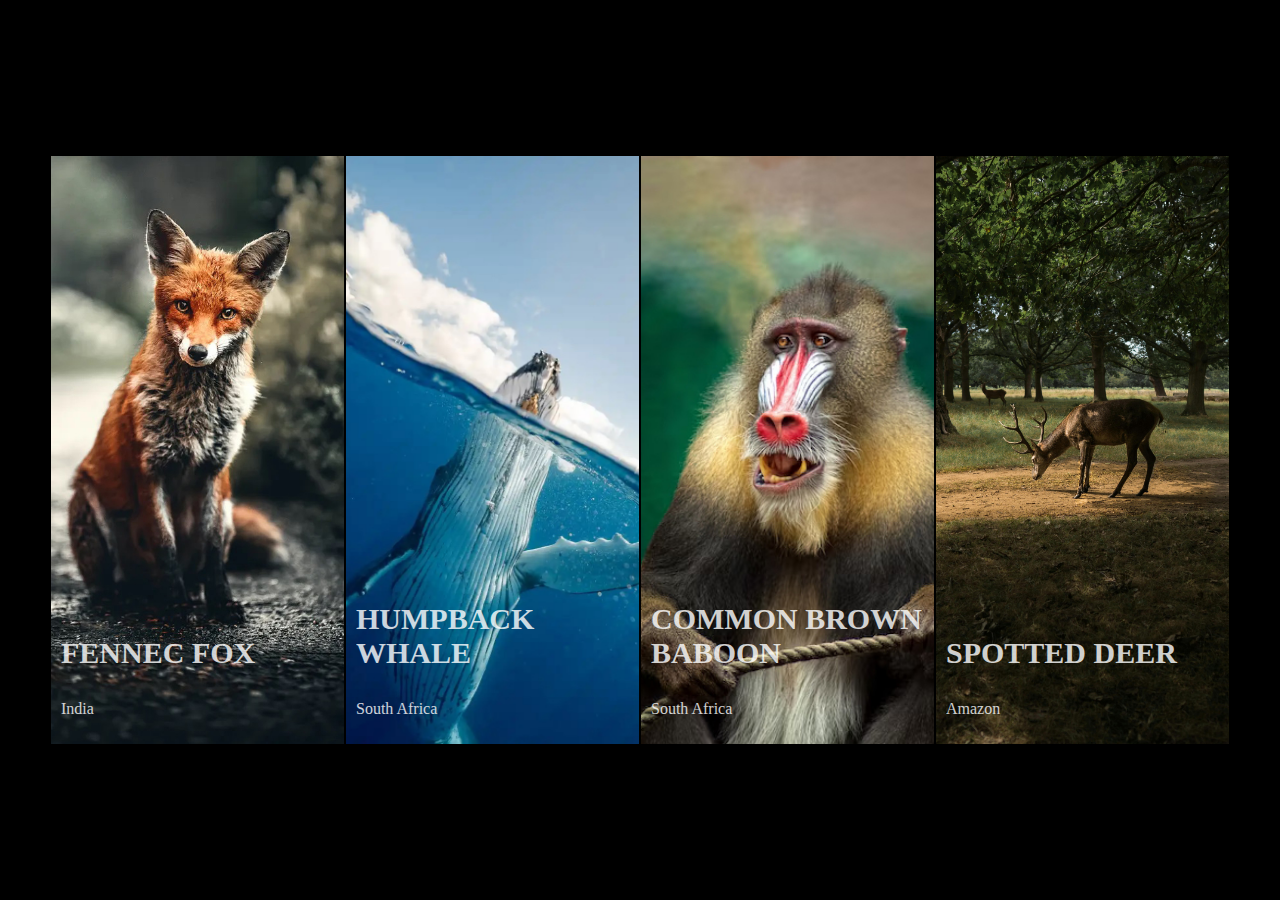
==== gallery/index.html @ 7e4f7e52 "interactive gallery added" ====
<!DOCTYPE html>
<html lang="en">
<head>
    <meta charset="UTF-8">
    <meta name="viewport" content="width=device-width, initial-scale=1.0">
    <title>Photo Gallery</title>
    <link rel="stylesheet" href="css/styles.css">
</head>
<body>
    <div class="gallery">
        <div class="photo" id="photo1">
            <img src="img/photo1.jpg" alt="Fennec Fox">
            <div class="info">
                <h3>Fennec Fox</h3>
                <p>India</p>
                <a href="#" class="know-more">Know More &#8594;</a>
            </div>
        </div>
        <div class="photo" id="photo2">
            <img src="img/photo2.jpg" alt="Humpback Whale">
            <div class="info">
                <h3>Humpback Whale</h3>
                <p>South Africa</p>
                <a href="#" class="know-more">Know More &#8594;</a>
            </div>
        </div>
        <div class="photo" id="photo3">
            <img src="img/photo3.jpg" alt="Humpback Whale">
            <div class="info">
                <h3>common brown baboon</h3>
                <p>South Africa</p>
                <a href="#" class="know-more">Know More &#8594;</a>
            </div>
        </div>
        <div class="photo" id="photo4">
            <img src="img/photo4.jpg" alt="Humpback Whale">
            <div class="info">
                <h3>spotted deer</h3>
                <p>Amazon</p>
                <a href="#" class="know-more">Know More &#8594;</a>
            </div>
        </div>
    </div>

    <script src="js/script.js"></script>
</body>
</html>
---- gallery/css/styles.css ----
/* Define the custom fonts */
@font-face {
  font-family: 'ENGCAPS';
  src: url('../fonts/ENGCAPS.TTF') format('truetype');
}

/* Apply styles to the entire page */
body {
  display: flex;
  justify-content: center;
  align-items: center;
  height: 100vh;
  margin: 0;
  background-color: #000; /* Set background to black */
  font-family: 'ENGCAPS', Tw Cen MT; 
}

/* Gallery container */
.gallery {
  display: flex;
  flex-wrap: wrap; /* Allow photos to wrap to the next line */
  gap: 0; /* No gap between photos */
}

/* Individual photo */
.gallery .photo {
  position: relative;
  width: 293px; /* Initial width for larger screens */
  height: 588px; /* Initial height */
  margin: 0 1px; /* Add a small margin to separate photos */
  transition: filter 0.3s, opacity 0.3s;
  opacity: 1; /* Initial opacity set to 1 */
}

/* Adjust photo size for smaller screens (mobile phones) */
@media only screen and (max-width: 600px) {
  .gallery .photo {
    width: 98.5px; /* Adjust width for smaller screens */
    height: 600px; /* Keep the height */
  }
}

/* Photo image */
.gallery .photo img {
  width: 100%;
  height: 100%;
  object-fit: cover;
  transition: filter 0.3s, opacity 0.3s;
}

/* Hover effect */
.gallery .photo:hover img {
  filter: grayscale(100%) blur(7px);
}

/* Info section */
.gallery .photo .info {
  position: absolute;
  bottom: 0;
  color: #fff;
  width: 100%;
  padding: 10px;
  box-sizing: border-box;
  opacity: 0.8; /* Initial opacity of the info */
  transition: opacity 0.3s;
}

/* Hide the info on smaller screens */
@media only screen and (max-width: 600px) {
  .gallery .photo .info {
    display: none;
  }
}

/* "Know More" link */
.gallery .photo .info .know-more {
  display: none; /* Initially hidden */
  color: rgb(101, 204, 245);
  text-decoration: none;
  font-weight: bold;
  margin-top: 10px;
}

.gallery .photo:hover .info {
  opacity: 1; /* Full opacity on hover */
}

.gallery .photo:hover .info .know-more {
  display: block; /* Display on hover */
}

/* Apply ENGCAPS font to <h3> elements inside .info */
.gallery .photo .info h3 {
  font-family: 'ENGCAPS',Engschrift Caps;
  text-transform: uppercase; /* Capitalize the text */
  font-size: 30px; /* Increase font size */
}
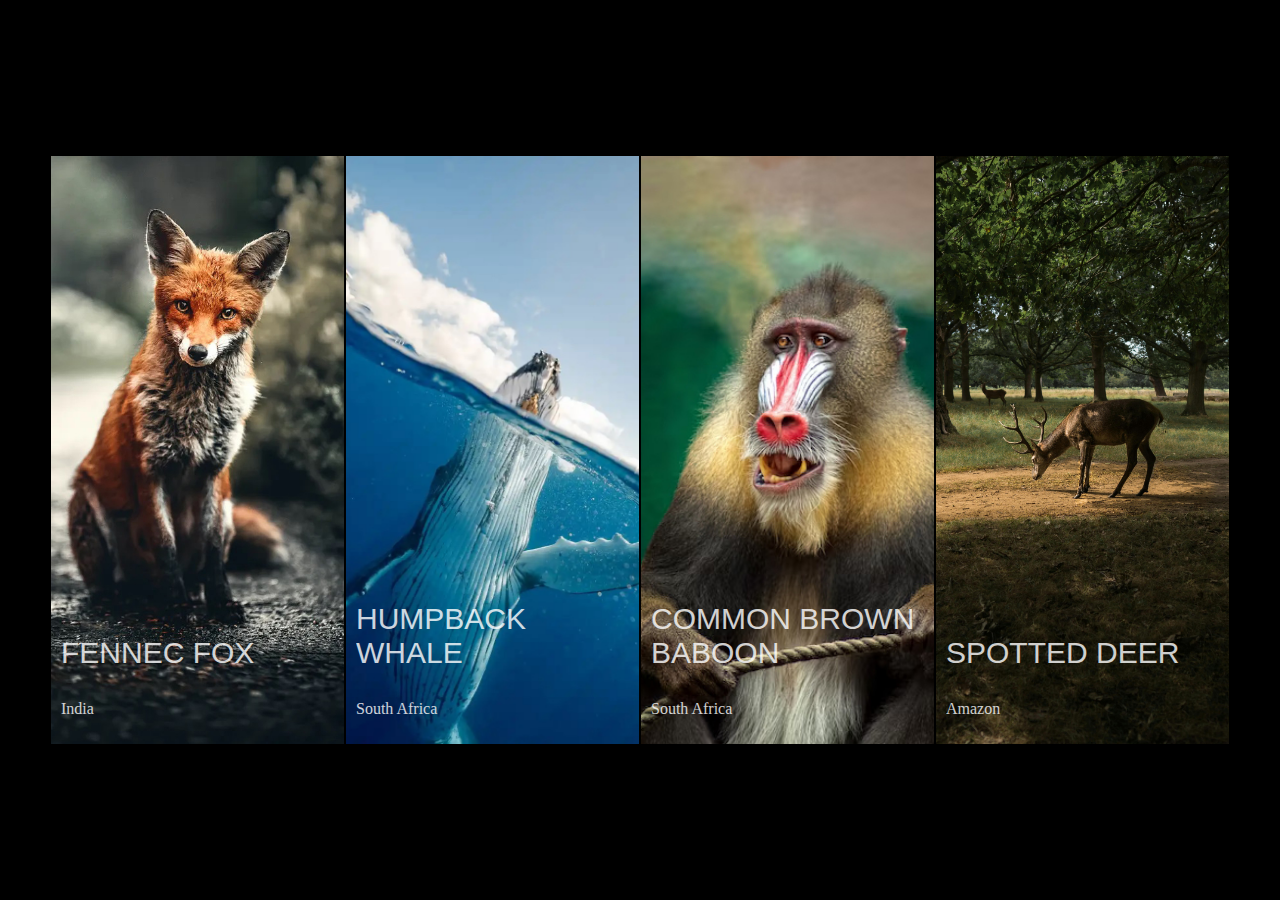
==== commit 5ba891ae: "font added" ====
--- a/gallery/index.html
+++ b/gallery/index.html
@@ -5,13 +5,17 @@
     <meta name="viewport" content="width=device-width, initial-scale=1.0">
     <title>Photo Gallery</title>
     <link rel="stylesheet" href="css/styles.css">
+    <style>
+        @import url('https://fonts.cdnfonts.com/css/d-din');
+    </style>
+    
 </head>
 <body>
     <div class="gallery">
         <div class="photo" id="photo1">
             <img src="img/photo1.jpg" alt="Fennec Fox">
             <div class="info">
-                <h3>Fennec Fox</h3>
+                <h3 class="six-caps-regular">Fennec Fox</h3>
                 <p>India</p>
                 <a href="#" class="know-more">Know More &#8594;</a>
             </div>
@@ -19,7 +23,7 @@
         <div class="photo" id="photo2">
             <img src="img/photo2.jpg" alt="Humpback Whale">
             <div class="info">
-                <h3>Humpback Whale</h3>
+                <h3 class="six-caps-regular">Humpback Whale</h3>
                 <p>South Africa</p>
                 <a href="#" class="know-more">Know More &#8594;</a>
             </div>
@@ -27,7 +31,7 @@
         <div class="photo" id="photo3">
             <img src="img/photo3.jpg" alt="Humpback Whale">
             <div class="info">
-                <h3>common brown baboon</h3>
+                <h3 class="six-caps-regular">Common Brown Baboon</h3>
                 <p>South Africa</p>
                 <a href="#" class="know-more">Know More &#8594;</a>
             </div>
@@ -35,7 +39,7 @@
         <div class="photo" id="photo4">
             <img src="img/photo4.jpg" alt="Humpback Whale">
             <div class="info">
-                <h3>spotted deer</h3>
+                <h3 class="six-caps-regular">Spotted Deer</h3>
                 <p>Amazon</p>
                 <a href="#" class="know-more">Know More &#8594;</a>
             </div>
--- a/gallery/css/styles.css
+++ b/gallery/css/styles.css
@@ -2,6 +2,12 @@
 @font-face {
   font-family: 'ENGCAPS';
   src: url('../fonts/ENGCAPS.TTF') format('truetype');
+}
+
+.six-caps-regular {
+  font-family: "Six Caps", sans-serif;
+  font-weight: 400;
+  font-style: normal;
 }
 
 /* Apply styles to the entire page */
@@ -89,9 +95,9 @@
   display: block; /* Display on hover */
 }
 
-/* Apply ENGCAPS font to <h3> elements inside .info */
+/* Apply D-DIN fonts to <h3> elements inside .info */
 .gallery .photo .info h3 {
-  font-family: 'ENGCAPS',Engschrift Caps;
+  font-family: 'D-DIN Condensed', sans-serif;
   text-transform: uppercase; /* Capitalize the text */
   font-size: 30px; /* Increase font size */
 }
